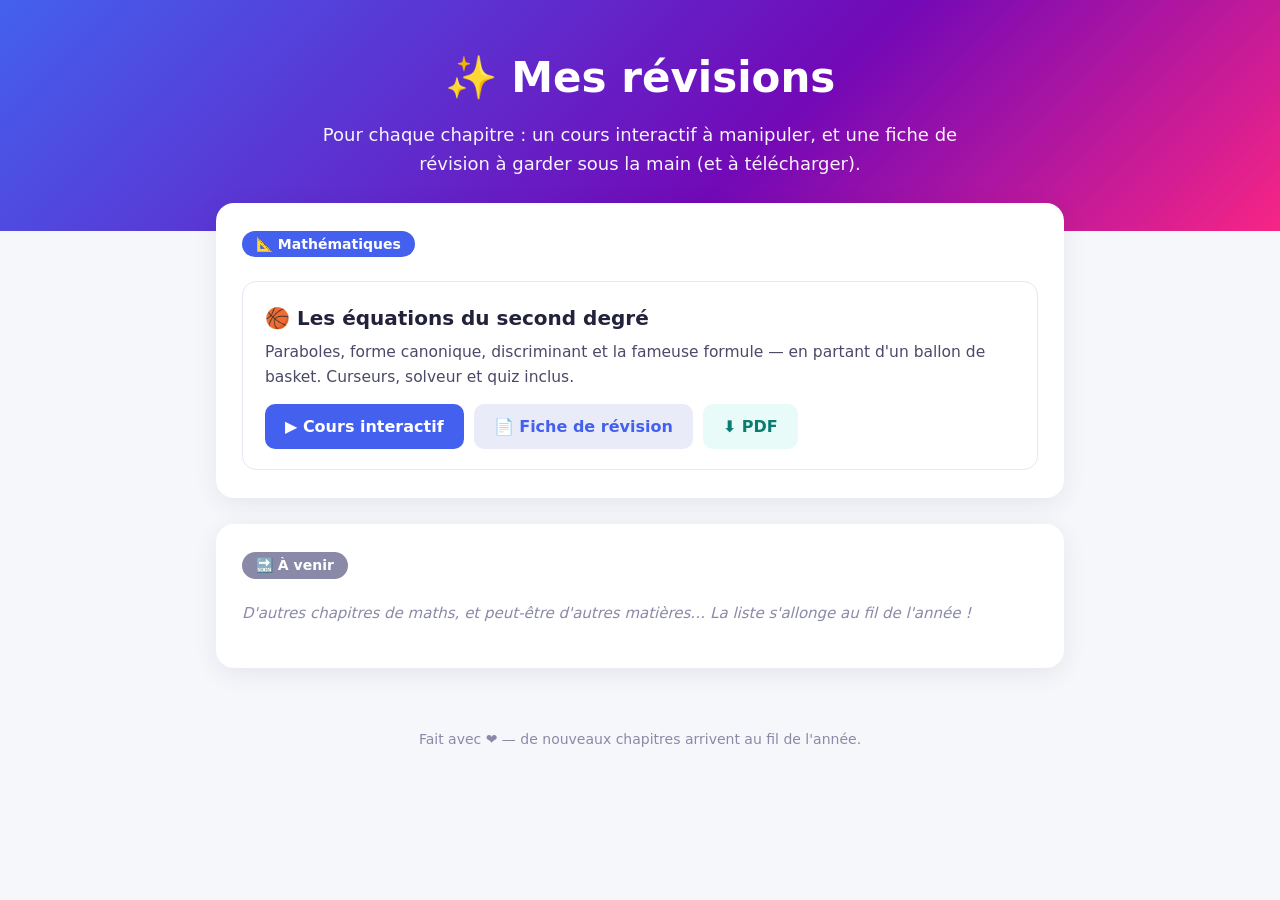
==== index.html @ 79f59c7c "Site de révisions : accueil + chapitre maths « équations du second degré » Cours interactif autonome" ====
<!DOCTYPE html>
<html lang="fr">
<head>
<meta charset="UTF-8">
<meta name="viewport" content="width=device-width, initial-scale=1.0">
<title>Mes révisions</title>
<link rel="stylesheet" href="assets/site.css">
</head>
<body>

<header>
  <h1>✨ Mes révisions</h1>
  <p>Pour chaque chapitre : un cours interactif à manipuler, et une fiche de révision à garder sous la main (et à télécharger).</p>
</header>

<main id="contenu">
  <noscript><section><p>Active JavaScript pour voir la liste des chapitres.</p></section></noscript>
</main>

<footer>Fait avec ❤️ — de nouveaux chapitres arrivent au fil de l'année.</footer>

<script src="chapitres.js"></script>
<script>
"use strict";
const contenu = document.getElementById("contenu");
MATIERES.forEach(matiere => {
  const section = document.createElement("section");
  const chips = `<span class="chip" style="background:${matiere.couleur}">${matiere.emoji} ${matiere.nom}</span>`;
  const cartes = matiere.chapitres.map(ch => `
    <div class="chapitre">
      <h3>${ch.emoji} ${ch.titre}</h3>
      <p>${ch.description}</p>
      <div class="boutons">
        <a class="btn btn-cours" href="${ch.dossier}/cours.html">▶️ Cours interactif</a>
        <a class="btn btn-fiche" href="${ch.dossier}/fiche.html">📄 Fiche de révision</a>
        <a class="btn btn-pdf" href="${ch.dossier}/fiche.pdf" download>⬇️ PDF</a>
      </div>
    </div>`).join("");
  section.innerHTML = chips + cartes;
  contenu.appendChild(section);
});
const aVenir = document.createElement("section");
aVenir.innerHTML = `<span class="chip" style="background:#8a8aa8">🔜 À venir</span>
  <p class="a-venir">D'autres chapitres de maths, et peut-être d'autres matières… La liste s'allonge au fil de l'année !</p>`;
contenu.appendChild(aVenir);
</script>
</body>
</html>
---- assets/site.css ----
/* Style commun du site de révisions — même palette que les cours interactifs */
:root{
  --bleu:#4361ee; --violet:#7209b7; --rose:#f72585; --vert:#2ec4b6;
  --orange:#ff9f1c; --rouge:#e63946; --magenta:#b5179e; --fond:#f6f7fb; --encre:#22223b;
}
*{box-sizing:border-box;}
body{margin:0;font-family:"Segoe UI",system-ui,-apple-system,sans-serif;background:var(--fond);color:var(--encre);line-height:1.6;}
header{background:linear-gradient(135deg,#4361ee,#7209b7 60%,#f72585);color:#fff;padding:44px 20px 52px;text-align:center;}
header h1{margin:0 0 10px;font-size:clamp(26px,4.5vw,42px);}
header p{margin:0 auto;max-width:640px;font-size:18px;opacity:.95;}
.nav-site{display:flex;gap:18px;justify-content:center;flex-wrap:wrap;margin-bottom:18px;font-size:15px;}
.nav-site a{color:#fff;text-decoration:none;background:rgba(255,255,255,.16);border-radius:999px;padding:6px 16px;font-weight:600;}
.nav-site a:hover{background:rgba(255,255,255,.3);}
main{max-width:880px;margin:-28px auto 60px;padding:0 16px;}
section{background:#fff;border-radius:18px;padding:28px 26px;margin-bottom:26px;box-shadow:0 6px 24px rgba(34,34,59,.08);}
h2{margin:0 0 6px;font-size:24px;}
.chip{display:inline-block;background:var(--bleu);color:#fff;border-radius:999px;padding:2px 14px;font-size:14px;font-weight:600;margin-bottom:8px;}

/* Cartes de chapitres (accueil) */
.chapitre{border:1px solid #e4e7f5;border-radius:14px;padding:20px 22px;margin-top:16px;}
.chapitre h3{margin:0 0 6px;font-size:20px;}
.chapitre p{margin:0 0 14px;font-size:15.5px;color:#4a4a68;}
.boutons{display:flex;flex-wrap:wrap;gap:10px;}
.btn{display:inline-block;text-decoration:none;text-align:center;border-radius:10px;padding:10px 20px;font-size:16px;font-weight:600;transition:transform .1s, box-shadow .2s;}
.btn:hover{transform:translateY(-1px);box-shadow:0 4px 12px rgba(67,97,238,.35);}
.btn-cours{background:var(--bleu);color:#fff;}
.btn-fiche{background:#e9ecf8;color:var(--bleu);}
.btn-pdf{background:#e9fbf8;color:#0a7c72;}
.a-venir{color:#8a8aa8;font-style:italic;font-size:15px;margin-top:14px;}

/* Page fiche */
.fiche-img{width:100%;height:auto;display:block;border:1px solid #e4e7f5;border-radius:12px;box-shadow:0 6px 24px rgba(34,34,59,.10);}

footer{text-align:center;color:#8a8aa8;font-size:14px;padding:0 16px 40px;}
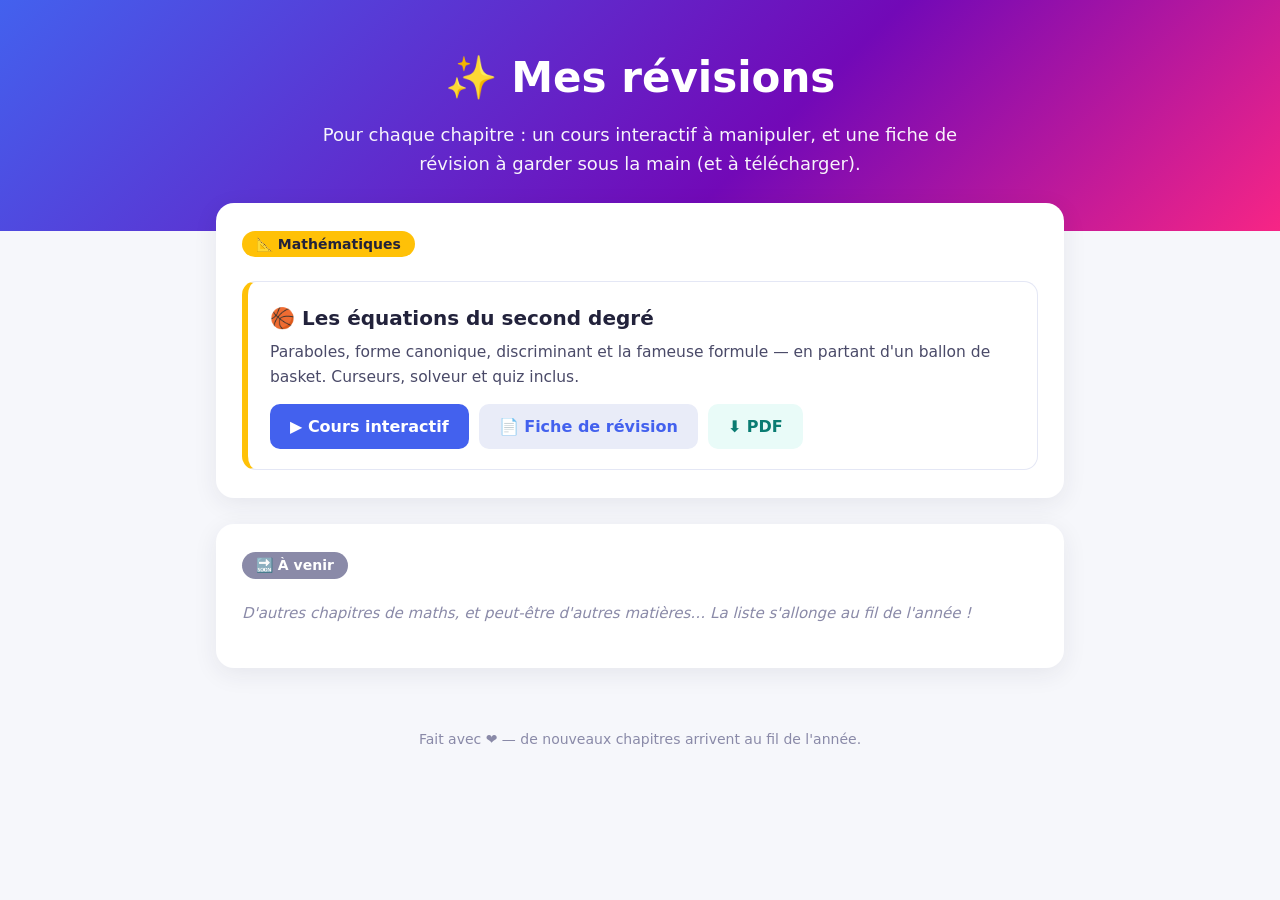
==== commit 05e72523: "Accueil : code couleur par matière (maths = jaune) Ajout d'un champ couleur+texte par matière dans c" ====
--- a/index.html
+++ b/index.html
@@ -25,15 +25,15 @@
 const contenu = document.getElementById("contenu");
 MATIERES.forEach(matiere => {
   const section = document.createElement("section");
-  const chips = `<span class="chip" style="background:${matiere.couleur}">${matiere.emoji} ${matiere.nom}</span>`;
+  const chips = `<span class="chip" style="background:${matiere.couleur};color:${matiere.texte || "#fff"}">${matiere.emoji} ${matiere.nom}</span>`;
   const cartes = matiere.chapitres.map(ch => `
-    <div class="chapitre">
+    <div class="chapitre" style="border-left:6px solid ${matiere.couleur}">
       <h3>${ch.emoji} ${ch.titre}</h3>
       <p>${ch.description}</p>
       <div class="boutons">
         <a class="btn btn-cours" href="${ch.dossier}/cours.html">▶️ Cours interactif</a>
         <a class="btn btn-fiche" href="${ch.dossier}/fiche.html">📄 Fiche de révision</a>
-        <a class="btn btn-pdf" href="${ch.dossier}/fiche.pdf" download>⬇️ PDF</a>
+        <a class="btn btn-pdf" href="${ch.dossier}/${ch.pdf}" download>⬇️ PDF</a>
       </div>
     </div>`).join("");
   section.innerHTML = chips + cartes;
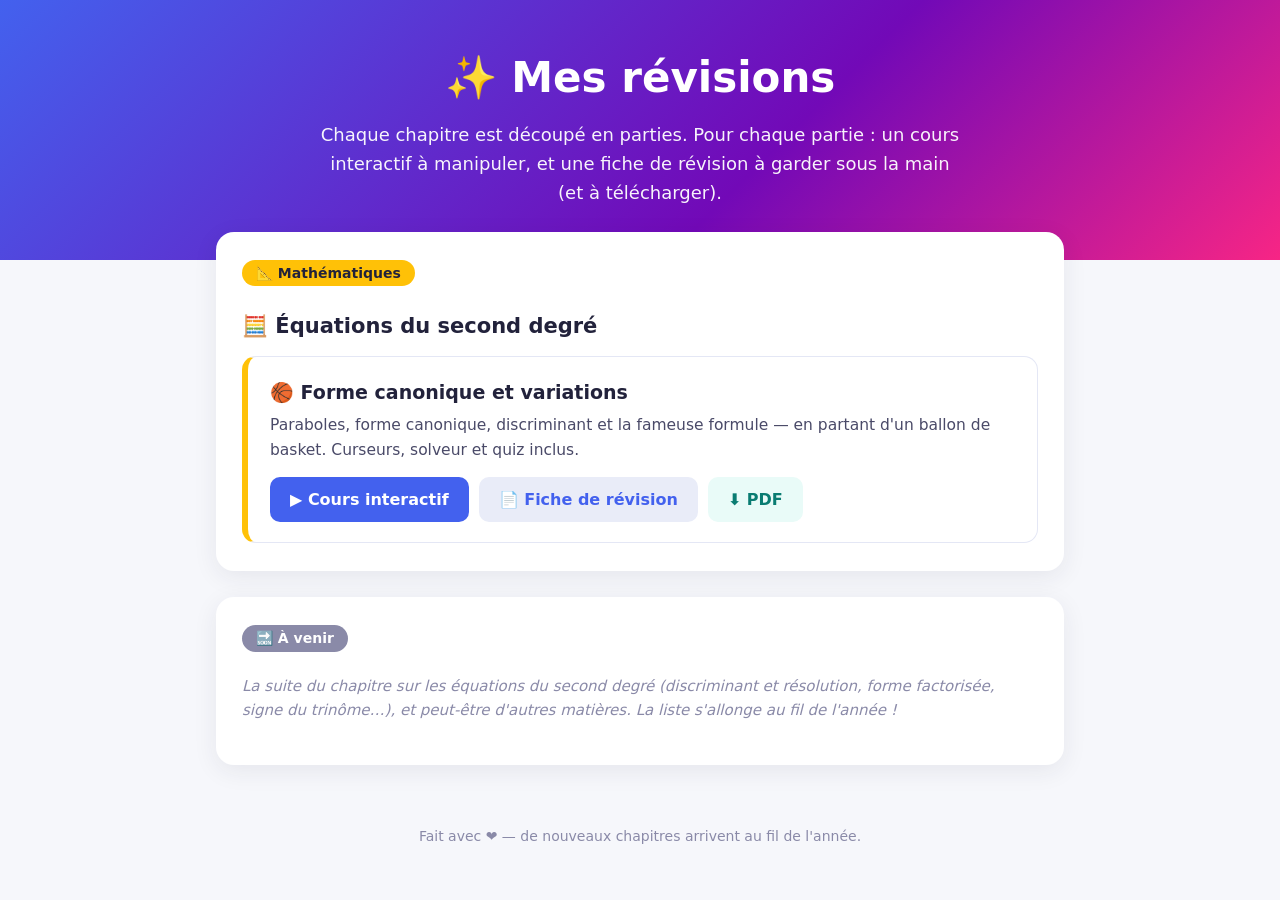
==== commit b6bb6294: "Hiérarchie matière → chapitre → partie ; la partie « Forme canonique et variations » rejoint le chap" ====
--- a/index.html
+++ b/index.html
@@ -10,7 +10,7 @@
 
 <header>
   <h1>✨ Mes révisions</h1>
-  <p>Pour chaque chapitre : un cours interactif à manipuler, et une fiche de révision à garder sous la main (et à télécharger).</p>
+  <p>Chaque chapitre est découpé en parties. Pour chaque partie : un cours interactif à manipuler, et une fiche de révision à garder sous la main (et à télécharger).</p>
 </header>
 
 <main id="contenu">
@@ -26,22 +26,25 @@
 MATIERES.forEach(matiere => {
   const section = document.createElement("section");
   const chips = `<span class="chip" style="background:${matiere.couleur};color:${matiere.texte || "#fff"}">${matiere.emoji} ${matiere.nom}</span>`;
-  const cartes = matiere.chapitres.map(ch => `
-    <div class="chapitre" style="border-left:6px solid ${matiere.couleur}">
-      <h3>${ch.emoji} ${ch.titre}</h3>
-      <p>${ch.description}</p>
+  const blocs = matiere.chapitres.map(chap => {
+    const cartes = chap.parties.map(pt => `
+    <div class="partie" style="border-left:6px solid ${matiere.couleur}">
+      <h4>${pt.emoji} ${pt.titre}</h4>
+      <p>${pt.description}</p>
       <div class="boutons">
-        <a class="btn btn-cours" href="${ch.dossier}/cours.html">▶️ Cours interactif</a>
-        <a class="btn btn-fiche" href="${ch.dossier}/fiche.html">📄 Fiche de révision</a>
-        <a class="btn btn-pdf" href="${ch.dossier}/${ch.pdf}" download>⬇️ PDF</a>
+        <a class="btn btn-cours" href="${pt.dossier}/cours.html">▶️ Cours interactif</a>
+        <a class="btn btn-fiche" href="${pt.dossier}/fiche.html">📄 Fiche de révision</a>
+        <a class="btn btn-pdf" href="${pt.dossier}/${pt.pdf}" download>⬇️ PDF</a>
       </div>
     </div>`).join("");
-  section.innerHTML = chips + cartes;
+    return `<h3 class="chapitre-titre">${chap.emoji} ${chap.titre}</h3>` + cartes;
+  }).join("");
+  section.innerHTML = chips + blocs;
   contenu.appendChild(section);
 });
 const aVenir = document.createElement("section");
 aVenir.innerHTML = `<span class="chip" style="background:#8a8aa8">🔜 À venir</span>
-  <p class="a-venir">D'autres chapitres de maths, et peut-être d'autres matières… La liste s'allonge au fil de l'année !</p>`;
+  <p class="a-venir">La suite du chapitre sur les équations du second degré (discriminant et résolution, forme factorisée, signe du trinôme…), et peut-être d'autres matières. La liste s'allonge au fil de l'année !</p>`;
 contenu.appendChild(aVenir);
 </script>
 </body>
--- a/assets/site.css
+++ b/assets/site.css
@@ -11,15 +11,18 @@
 .nav-site{display:flex;gap:18px;justify-content:center;flex-wrap:wrap;margin-bottom:18px;font-size:15px;}
 .nav-site a{color:#fff;text-decoration:none;background:rgba(255,255,255,.16);border-radius:999px;padding:6px 16px;font-weight:600;}
 .nav-site a:hover{background:rgba(255,255,255,.3);}
+/* Fil d'Ariane des pages de partie : rappelle le chapitre au-dessus du titre */
+header .fil-chapitre{margin:0 0 8px;font-size:14px;font-weight:700;letter-spacing:1px;text-transform:uppercase;opacity:.85;}
 main{max-width:880px;margin:-28px auto 60px;padding:0 16px;}
 section{background:#fff;border-radius:18px;padding:28px 26px;margin-bottom:26px;box-shadow:0 6px 24px rgba(34,34,59,.08);}
 h2{margin:0 0 6px;font-size:24px;}
 .chip{display:inline-block;background:var(--bleu);color:#fff;border-radius:999px;padding:2px 14px;font-size:14px;font-weight:600;margin-bottom:8px;}
 
-/* Cartes de chapitres (accueil) */
-.chapitre{border:1px solid #e4e7f5;border-radius:14px;padding:20px 22px;margin-top:16px;}
-.chapitre h3{margin:0 0 6px;font-size:20px;}
-.chapitre p{margin:0 0 14px;font-size:15.5px;color:#4a4a68;}
+/* Accueil : hiérarchie matière (badge) → chapitre (titre) → parties (cartes) */
+.chapitre-titre{margin:16px 0 0;font-size:21px;}
+.partie{border:1px solid #e4e7f5;border-radius:14px;padding:20px 22px;margin-top:12px;}
+.partie h4{margin:0 0 6px;font-size:19px;}
+.partie p{margin:0 0 14px;font-size:15.5px;color:#4a4a68;}
 .boutons{display:flex;flex-wrap:wrap;gap:10px;}
 .btn{display:inline-block;text-decoration:none;text-align:center;border-radius:10px;padding:10px 20px;font-size:16px;font-weight:600;transition:transform .1s, box-shadow .2s;}
 .btn:hover{transform:translateY(-1px);box-shadow:0 4px 12px rgba(67,97,238,.35);}
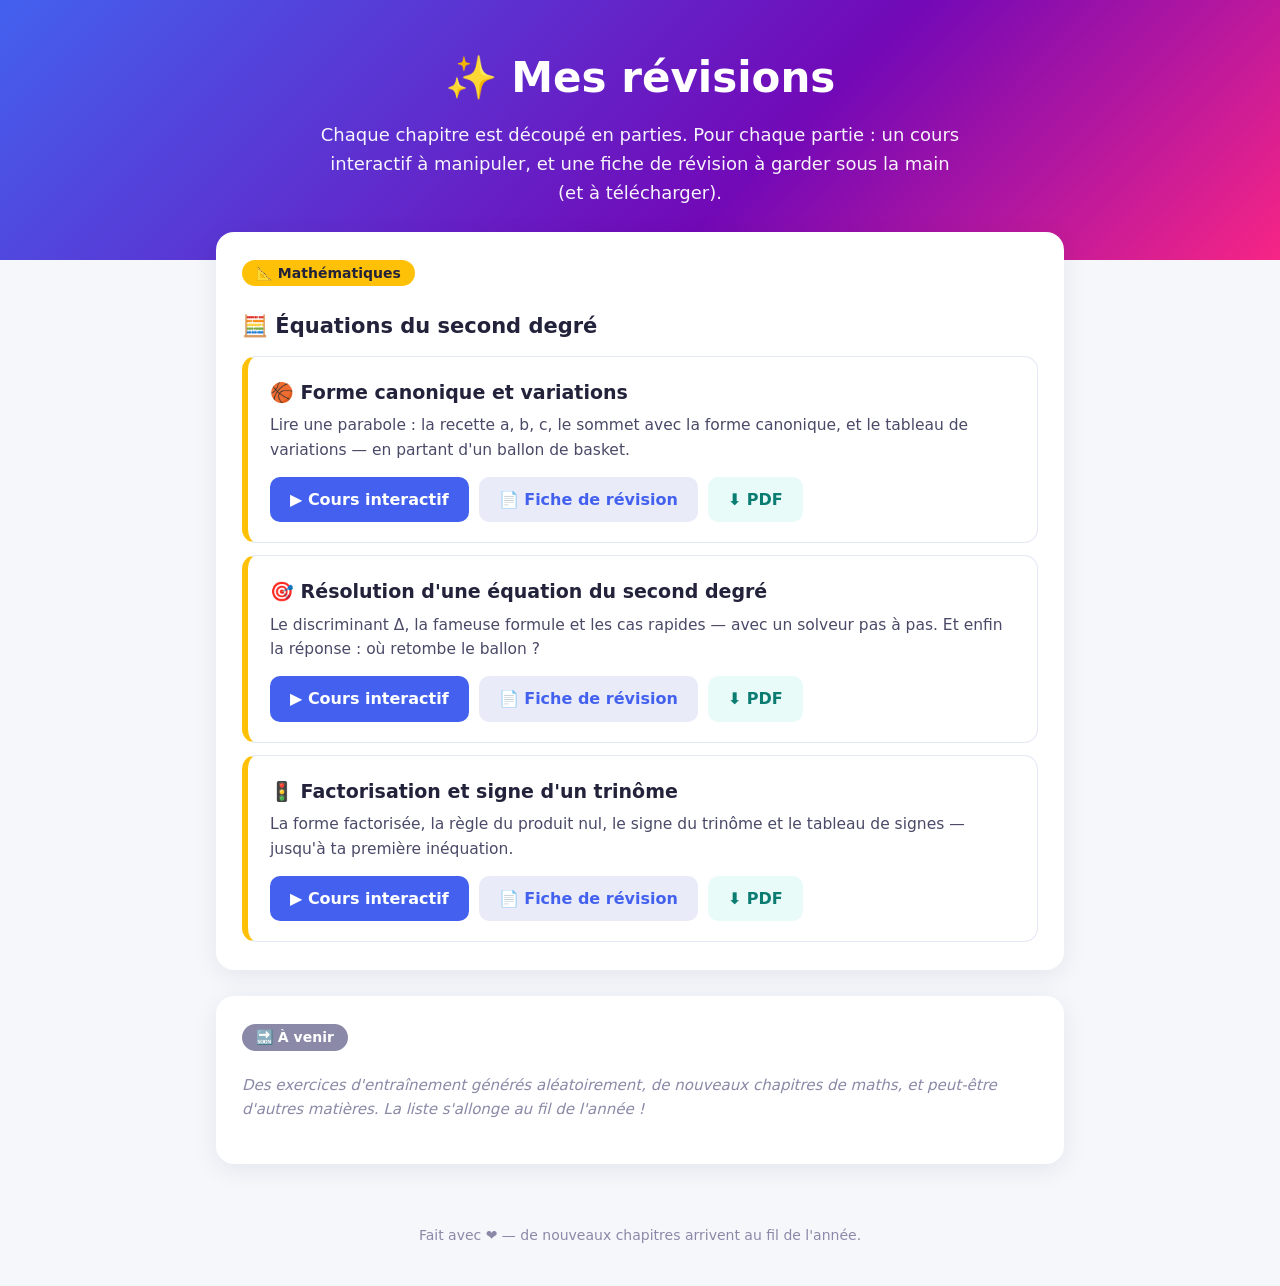
==== commit 400e9b6f: "Chapitre complet : ajout des parties 2 (Résolution) et 3 (Factorisation et signe) Partie 2 « Résolut" ====
--- a/index.html
+++ b/index.html
@@ -44,7 +44,7 @@
 });
 const aVenir = document.createElement("section");
 aVenir.innerHTML = `<span class="chip" style="background:#8a8aa8">🔜 À venir</span>
-  <p class="a-venir">La suite du chapitre sur les équations du second degré (discriminant et résolution, forme factorisée, signe du trinôme…), et peut-être d'autres matières. La liste s'allonge au fil de l'année !</p>`;
+  <p class="a-venir">Des exercices d'entraînement générés aléatoirement, de nouveaux chapitres de maths, et peut-être d'autres matières. La liste s'allonge au fil de l'année !</p>`;
 contenu.appendChild(aVenir);
 </script>
 </body>
